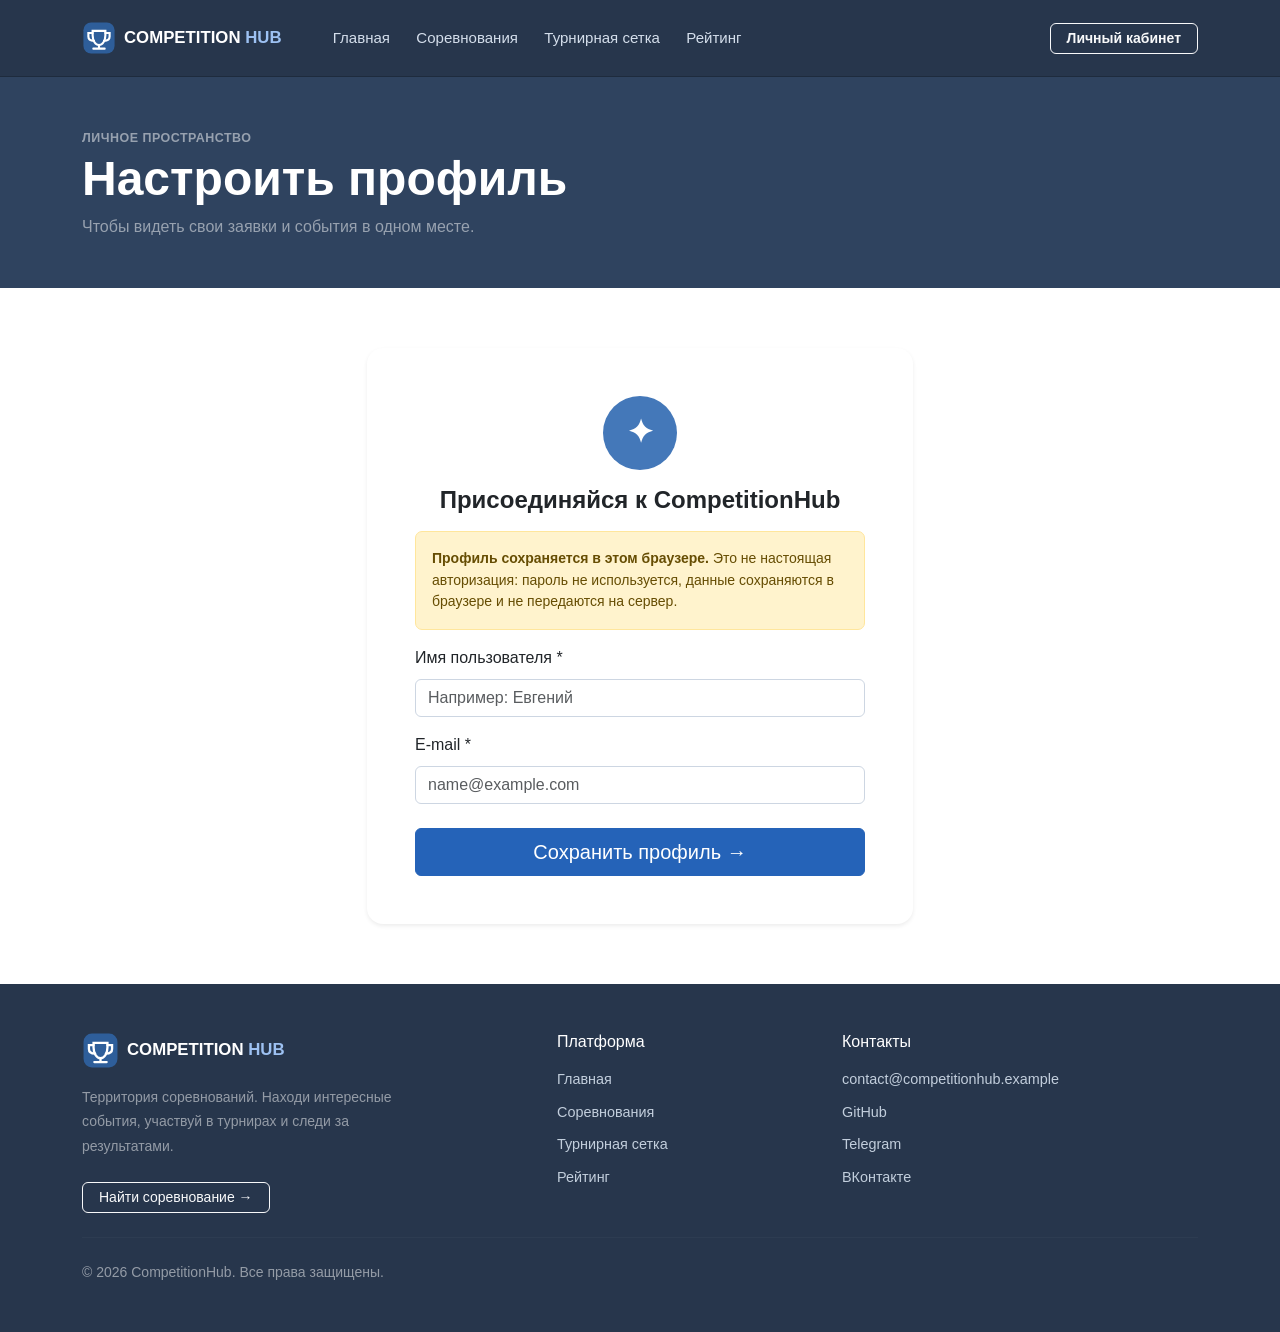
==== CompetitionHub/auth.html @ c5789178 "fix task" ====
<!DOCTYPE html>
<html lang="ru">
 <head>
  <meta charset="utf-8"/>
  <meta content="width=device-width, initial-scale=1.0" name="viewport"/>
  <meta content="Создать профиль CompetitionHub" name="description"/>
  <meta content="#10172b" name="theme-color"/>
  <title>
   Демо-профиль — CompetitionHub
  </title>
  <link href="images/favicon.svg" rel="icon" type="image/svg+xml"/>
  <link href="vendor/bootstrap/css/bootstrap.min.css" rel="stylesheet"/>
  <link href="css/custom.css" rel="stylesheet"/>
 </head>
 <body class="d-flex flex-column min-vh-100" data-page="auth">
  <a class="skip-link" href="#main-content">
   Перейти к содержимому
  </a>
  <nav aria-label="Основная навигация" class="navbar navbar-expand-lg navbar-dark site-navbar sticky-top">
   <div class="container py-2">
    <a aria-label="CompetitionHub — главная" class="navbar-brand d-inline-flex align-items-center gap-2" href="index.html">
     <img alt="" class="brand-icon" height="34" src="images/mark.svg" width="34"/>
     <span>
      COMPETITION
      <span class="brand-accent">
       HUB
      </span>
     </span>
    </a>
    <button aria-controls="mainNavbar" aria-expanded="false" aria-label="Открыть меню" class="navbar-toggler border-0" data-bs-target="#mainNavbar" data-bs-toggle="collapse" type="button">
     <span class="navbar-toggler-icon">
     </span>
    </button>
    <div class="collapse navbar-collapse" id="mainNavbar">
     <ul class="navbar-nav align-items-lg-center gap-lg-1 main-navigation ms-lg-4">
      <li class="nav-item">
       <a class="nav-link" href="index.html">
        Главная
       </a>
      </li>
      <li class="nav-item">
       <a class="nav-link" href="catalog.html">
        Соревнования
       </a>
      </li>
      <li class="nav-item">
       <a class="nav-link" href="bracket.html">
        Турнирная сетка
       </a>
      </li>
      <li class="nav-item">
       <a class="nav-link" href="rating.html">
        Рейтинг
       </a>
      </li>
     </ul>
     <a class="btn btn-outline-light btn-sm px-3 ms-lg-auto profile-entry" href="profile.html">
      Личный кабинет
     </a>
    </div>
   </div>
  </nav>
  <main id="main-content">
   <section class="page-heading">
    <div class="container py-5">
     <span class="eyebrow text-white-50">
      ЛИЧНОЕ ПРОСТРАНСТВО
     </span>
     <h1 class="display-5 fw-bold text-white mb-2">
      Настроить профиль
     </h1>
     <p class="text-white-50 mb-0">
      Чтобы видеть свои заявки и события в одном месте.
     </p>
    </div>
   </section>
   <div class="container section-space">
    <div class="row justify-content-center">
     <div class="col-12 col-md-8 col-lg-6">
      <div class="card border-0 rounded-4 shadow-sm">
       <div class="card-body p-4 p-lg-5">
        <div class="avatar-circle mx-auto mb-3">
         ✦
        </div>
        <h2 class="h4 fw-bold text-center mb-3">
         Присоединяйся к CompetitionHub
        </h2>
        <div class="alert alert-warning small" role="alert">
         <strong>
          Профиль сохраняется в этом браузере.
         </strong>
         Это не настоящая авторизация: пароль не используется, данные сохраняются в браузере и не передаются на сервер.
        </div>
        <form id="authForm" novalidate="">
         <div class="mb-3">
          <label class="form-label" for="authName">
           Имя пользователя *
          </label>
          <input class="form-control" id="authName" maxlength="60" minlength="2" name="name" placeholder="Например: Евгений" required="" type="text"/>
          <div class="invalid-feedback">
           Укажи минимум 2 символа.
          </div>
         </div>
         <div class="mb-4">
          <label class="form-label" for="authEmail">
           E-mail *
          </label>
          <input class="form-control" id="authEmail" name="email" placeholder="name@example.com" required="" type="email"/>
          <div class="invalid-feedback">
           Введи корректный e-mail.
          </div>
         </div>
         <button class="btn btn-primary btn-lg w-100" type="submit">
          Сохранить профиль →
         </button>
        </form>
       </div>
      </div>
     </div>
    </div>
   </div>
  </main>
  <footer class="site-footer mt-auto">
   <div class="container py-5">
    <div class="row g-4 gy-5 align-items-start">
     <div class="col-12 col-lg-5">
      <a aria-label="CompetitionHub — на главную" class="navbar-brand d-inline-flex align-items-center gap-2 mb-3" href="index.html">
       <img alt="" height="37" src="images/mark.svg" width="37"/>
       <span class="text-white">
        COMPETITION
        <span class="brand-accent">
         HUB
        </span>
       </span>
      </a>
      <p class="footer-intro text-white-50 small mb-4">
       Территория соревнований. Находи интересные события, участвуй в турнирах и следи за результатами.
      </p>
      <a class="btn btn-outline-light btn-sm px-3" href="catalog.html">
       Найти соревнование →
      </a>
     </div>
     <div class="col-6 col-md-5 col-lg-3">
      <h2 class="h6 text-white mb-3">
       Платформа
      </h2>
      <ul class="list-unstyled footer-links">
       <li>
        <a href="index.html">
         Главная
        </a>
       </li>
       <li>
        <a href="catalog.html">
         Соревнования
        </a>
       </li>
       <li>
        <a href="bracket.html">
         Турнирная сетка
        </a>
       </li>
       <li>
        <a href="rating.html">
         Рейтинг
        </a>
       </li>
      </ul>
     </div>
     <div class="col-6 col-md-7 col-lg-4">
      <h2 class="h6 text-white mb-3">
       Контакты
      </h2>
      <ul class="list-unstyled footer-links">
       <li>
        <a href="mailto:contact@competitionhub.example">
         contact@competitionhub.example
        </a>
       </li>
       <li>
        <a href="https://github.com/Hodorev-Evgeny" rel="noopener noreferrer" target="_blank">
         GitHub
        </a>
       </li>
       <li>
        <a href="https://t.me/" rel="noopener noreferrer" target="_blank">
         Telegram
        </a>
       </li>
       <li>
        <a href="https://vk.com/" rel="noopener noreferrer" target="_blank">
         ВКонтакте
        </a>
       </li>
      </ul>
     </div>
    </div>
    <hr class="border-white border-opacity-10 my-4"/>
    <div class="small text-white-50">
     © 2026 CompetitionHub. Все права защищены.
    </div>
   </div>
  </footer>
  <div aria-hidden="true" aria-labelledby="createCompetitionModalLabel" class="modal fade" id="createCompetitionModal" tabindex="-1">
   <div class="modal-dialog modal-lg modal-dialog-centered modal-dialog-scrollable">
    <div class="modal-content">
     <div class="modal-header">
      <div>
       <span class="text-primary small fw-semibold">
        НОВОЕ СОРЕВНОВАНИЕ
       </span>
       <h2 class="modal-title h4 mb-0" id="createCompetitionModalLabel">
        Создать соревнование
       </h2>
      </div>
      <button aria-label="Закрыть" class="btn-close" data-bs-dismiss="modal" type="button">
      </button>
     </div>
     <form class="needs-validation" id="quickCreateForm" novalidate="">
      <div class="modal-body">
       <p class="text-secondary small">
        Укажи основные условия проведения. Соревнование появится в каталоге после создания.
       </p>
       <div class="row g-3">
        <div class="col-12">
         <label class="form-label" for="quickTitle">
          Название соревнования *
         </label>
         <input class="form-control" id="quickTitle" maxlength="90" minlength="5" placeholder="Например, Открытый турнир по шахматам" required=""/>
        </div>
        <div class="col-12 col-md-6">
         <label class="form-label" for="quickCategory">
          Направление *
         </label>
         <select class="form-select" id="quickCategory" required="">
          <option disabled="" selected="" value="">
           Выберите направление
          </option>
          <option value="sport">
           Спорт
          </option>
          <option value="esport">
           Киберспорт
          </option>
          <option value="intellect">
           Интеллект
          </option>
          <option value="creative">
           Творчество
          </option>
         </select>
        </div>
        <div class="col-12 col-md-6">
         <label class="form-label" for="quickFormat">
          Формат *
         </label>
         <select class="form-select" id="quickFormat" required="">
          <option value="single">
           Личный
          </option>
          <option value="team">
           Командный
          </option>
         </select>
        </div>
        <div class="col-12 col-md-6">
         <label class="form-label" for="quickDate">
          Дата проведения *
         </label>
         <input class="form-control" id="quickDate" required="" type="date"/>
        </div>
        <div class="col-12 col-md-6">
         <label class="form-label" for="quickLimit">
          Количество мест *
         </label>
         <div class="input-group">
          <span class="input-group-text">
           до
          </span>
          <input class="form-control" id="quickLimit" max="500" min="2" required="" type="number" value="16"/>
          <span class="input-group-text">
           чел.
          </span>
         </div>
        </div>
        <div class="col-12">
         <label class="form-label" for="quickLocation">
          Место проведения *
         </label>
         <input class="form-control" id="quickLocation" maxlength="90" minlength="3" placeholder="Москва или онлайн" required=""/>
        </div>
        <div class="col-12">
         <label class="form-label" for="quickDescription">
          Описание *
         </label>
         <textarea class="form-control" id="quickDescription" maxlength="900" minlength="20" placeholder="Для кого подходит соревнование и что ждёт участников" required="" rows="3"></textarea>
        </div>
        <div class="col-12">
         <label class="form-label" for="quickRules">
          Правила *
         </label>
         <textarea class="form-control" id="quickRules" maxlength="1000" minlength="15" placeholder="Как определяются победители и какие условия участия" required="" rows="3"></textarea>
        </div>
        <div class="col-12">
         <div class="form-check">
          <input class="form-check-input" id="quickAgree" required="" type="checkbox"/>
          <label class="form-check-label" for="quickAgree">
           Подтверждаю корректность указанных условий *
          </label>
          <div class="invalid-feedback">
           Подтверди условия проведения.
          </div>
         </div>
        </div>
       </div>
       <div class="alert alert-danger d-none mt-3" id="quickCreateError" role="alert">
       </div>
      </div>
      <div class="modal-footer">
       <button class="btn btn-outline-secondary" data-bs-dismiss="modal" type="button">
        Отмена
       </button>
       <button class="btn btn-primary" type="submit">
        Опубликовать соревнование
       </button>
      </div>
     </form>
    </div>
   </div>
  </div>
  <div aria-live="polite" class="toast-container position-fixed bottom-0 end-0 p-3">
   <div aria-atomic="true" class="toast align-items-center text-bg-dark border-0" id="appToast" role="status">
    <div class="d-flex">
     <div class="toast-body" id="appToastText">
      Готово!
     </div>
     <button aria-label="Закрыть" class="btn-close btn-close-white me-2 m-auto" data-bs-dismiss="toast" type="button">
     </button>
    </div>
   </div>
  </div>
  <script src="vendor/bootstrap/js/bootstrap.bundle.min.js">
  </script>
  <script src="js/data.js">
  </script>
  <script src="js/app.js">
  </script>
 </body>
</html>
---- CompetitionHub/css/custom.css ----
/*
  CompetitionHub — простая учебная тема.
  Bootstrap отвечает за сетку, навигацию, формы и компоненты.
  Здесь находятся только цвета и индивидуальное оформление.
*/

/* 1. Общие настройки */
:root {
  --ch-ink: #263244;
  --ch-navy: #27364c;
  --ch-accent: #2563b8;
  --ch-accent-dark: #1c4d91;
  --ch-soft: #f5f7fa;
  --ch-muted: #667386;
  --ch-line: #dfe5ed;
}

body {
  background: #fff;
  color: var(--ch-ink);
  font-family: Arial, "Segoe UI", sans-serif;
  line-height: 1.55;
}

a { text-underline-offset: 3px; }
:focus-visible { outline: 3px solid #f2b84b !important; outline-offset: 3px !important; }

.skip-link {
  position: absolute;
  top: -100px;
  left: 16px;
  z-index: 9999;
  padding: 10px 14px;
  background: #fff;
  color: #111;
  border: 1px solid var(--ch-line);
}
.skip-link:focus { top: 12px; }

/* 2. Шапка сайта */
.site-navbar { background: var(--ch-navy); border-bottom: 1px solid #1e2b3d; }
.navbar-brand { font-weight: 700; font-size: 1.05rem; letter-spacing: 0; text-decoration: none; }
.brand-mark {
  display: inline-grid;
  place-items: center;
  width: 33px;
  height: 33px;
  border-radius: 6px;
  background: #4478c4;
  color: #fff;
  font-size: 21px;
}
.brand-accent { color: #9dc1f2; }
.site-navbar .nav-link { color: #d4deeb; font-size: .94rem; padding: .5rem .7rem !important; }
.site-navbar .nav-link:hover, .site-navbar .nav-link.active { color: #fff; }
.site-navbar .nav-link.active { background: #ffffff1c; border-radius: 5px; }

/* 3. Кнопки и формы */
.btn { border-radius: 6px; font-weight: 500; box-shadow: none; }
.btn-primary {
  --bs-btn-bg: #2563b8;
  --bs-btn-border-color: #2563b8;
  --bs-btn-hover-bg: #1c4d91;
  --bs-btn-hover-border-color: #1c4d91;
  --bs-btn-active-bg: #153c72;
  --bs-btn-active-border-color: #153c72;
}
.btn-outline-primary {
  --bs-btn-color: #2563b8;
  --bs-btn-border-color: #2563b8;
  --bs-btn-hover-bg: #2563b8;
  --bs-btn-hover-border-color: #2563b8;
}
.btn-accent { background: var(--ch-accent); border: 1px solid var(--ch-accent); color: #fff; }
.btn-accent:hover { background: var(--ch-accent-dark); border-color: var(--ch-accent-dark); color: #fff; }
.form-control, .form-select { border-color: #cdd6e2; border-radius: 6px; }
.form-control:focus, .form-select:focus { border-color: #7aa3db; box-shadow: 0 0 0 .18rem #2563b81c; }
.form-label { font-weight: 500; }
.card { border-color: var(--ch-line); border-radius: 9px; }
.alert { border-radius: 7px; }
.modal-content { border: 1px solid var(--ch-line); border-radius: 9px; }
.accordion-item { border-color: var(--ch-line); }

/* 4. Главный экран */
.hero { background: #eef3f9; color: var(--ch-ink); border-bottom: 1px solid var(--ch-line); }
.hero::after { content: none; }
.py-lg-6 { padding-top: 4.5rem; padding-bottom: 4.5rem; }
.eyebrow { color: var(--ch-accent); font-size: .78rem; font-weight: 700; letter-spacing: .04em; }
.pulse-dot { width: 7px; height: 7px; border-radius: 50%; background: #26835c; }
.hero-title { font-size: clamp(2.45rem, 4.5vw, 4.1rem); letter-spacing: -.035em; line-height: 1.12; }
.hero-highlight { color: var(--ch-accent); }
.hero-lead { color: #526176; max-width: 560px; font-size: 1.08rem; line-height: 1.65; }
.hero .btn-outline-light { color: var(--ch-ink); border-color: #aebbc9; }
.hero .btn-outline-light:hover { color: var(--ch-ink); border-color: #8b9aab; background: #e0e8f2; }
.hero-stats { padding-top: 1rem; border-top: 1px solid #d5dde8; }
.hero-stats div { display: grid; gap: 1px; }
.hero-stats strong { font-size: 1.4rem; }
.hero-stats span { color: var(--ch-muted); font-size: .8rem; }

/* Простая карточка события — без свечения, наклона и декоративных элементов. */
.hero-visual { position: relative; display: flex; min-height: 345px; justify-content: center; align-items: center; }
.visual-glow, .floating-label { display: none; }
.hero-match {
  width: min(360px, 100%);
  padding: 1.8rem;
  background: #2f435f;
  color: #fff;
  border: 1px solid #2f435f;
  border-radius: 10px;
  box-shadow: 0 5px 14px #2632441a;
  transform: none;
}
.match-topline { display: flex; justify-content: space-between; gap: 12px; color: #e8edf5; font-size: .75rem; font-weight: 600; }
.match-live { color: #fff; background: #426e65; border-radius: 4px; padding: 3px 7px; }
.trophy-symbol { text-align: center; margin: .9rem 0; font-size: 3.7rem; }
.match-versus { display: flex; justify-content: space-between; align-items: center; gap: 10px; color: #ecf1f7; font-size: .75rem; }
.versus-mark { display: grid; place-items: center; width: 36px; height: 36px; border: 1px solid #95aac6; border-radius: 5px; }
.hero-match .btn-light { background: #fff; border-color: #fff; color: #294061; }

/* 5. Секции на главной */
.section-space { padding-top: 3.75rem; padding-bottom: 3.75rem; }
.section-kicker { color: var(--ch-accent); font-size: .75rem; font-weight: 700; letter-spacing: .05em; margin-bottom: .6rem; }
.bg-soft { background: var(--ch-soft); }
.link-arrow { color: var(--ch-accent-dark); font-weight: 600; text-decoration: none; }
.link-arrow:hover { text-decoration: underline; }

.category-card {
  position: relative;
  display: flex;
  flex-direction: column;
  justify-content: flex-end;
  height: 195px;
  padding: 1.35rem;
  border: 1px solid var(--ch-line);
  border-radius: 9px;
  color: var(--ch-ink);
  text-decoration: none;
  transition: border-color .15s;
}
.category-card:hover { border-color: #86a8d8; color: var(--ch-ink); }
.category-card::after { content: none; }
.category-card small { color: var(--ch-muted); }
.category-icon { font-size: 2.3rem; margin-bottom: auto; }
.category-arrow {
  position: absolute;
  bottom: 1.15rem;
  right: 1.25rem;
  color: var(--ch-accent);
  font-size: 1.15rem;
}
.category-sport { background: #f0f6f2; }
.category-esport { background: #eff3fa; }
.category-intellect { background: #faf5ed; }
.category-creative { background: #f8f1f5; }

/* 6. Карточки соревнований */
.event-card { overflow: hidden; border: 1px solid var(--ch-line); border-radius: 9px; box-shadow: 0 2px 7px #17283c0a; }
.event-card:hover { border-color: #b3c3d7; }
.event-art { position: relative; display: grid; place-items: center; min-height: 145px; }
.event-art::before, .event-art::after { content: none; }
.event-art .art-symbol { font-size: 3.4rem; }
.event-art.sport { background: #e9f3ed; }
.event-art.esport { background: #e8eef9; }
.event-art.intellect { background: #f9f0e1; }
.event-art.creative { background: #f7eaf0; }
.event-card .card-body { padding: 1.2rem; }
.event-card .card-title { font-weight: 700; }
.event-meta { font-size: .84rem; color: var(--ch-muted); }
.event-meta span { display: inline-flex; align-items: center; gap: .3rem; }
.event-tags { display: flex; flex-wrap: wrap; gap: .4rem; }
.event-tags .badge { padding: .4rem .55rem; font-size: .7rem; font-weight: 600; }
.status-registration { color: #246544; background: #e4f2e9; }
.status-live { color: #895307; background: #fff1dc; }
.status-finished { color: #526173; background: #edf0f4; }
.muted-pill { color: #536273; background: #edf1f5; }

.step-card { display: flex; align-items: flex-start; gap: 1.2rem; margin-bottom: .8rem; padding: 1.25rem; background: #fff; border: 1px solid var(--ch-line); border-radius: 9px; }
.step-number { flex-shrink: 0; color: var(--ch-accent); font-size: 1.45rem; font-weight: 700; }
.cta-banner { position: relative; overflow: hidden; padding: 2.4rem; margin: 0; border-radius: 9px; background: #2f435f; }
.cta-banner::after { content: none; }

/* 7. Подвал и заголовки внутренних страниц */
.site-footer { background: #27364c; }
.footer-links li + li { margin-top: .5rem; }
.footer-links a { color: #c2cedc; font-size: .9rem; text-decoration: none; }
.footer-links a:hover { color: #fff; text-decoration: underline; }
.page-heading { background: #2f435f; }
.breadcrumb-on-dark .breadcrumb-item a { color: #c7d5e9; text-decoration: none; }
.breadcrumb-on-dark .breadcrumb-item.active { color: #fff; }
.breadcrumb-on-dark .breadcrumb-item + .breadcrumb-item::before { color: #bdcad9; }

/* 8. Каталог и подробная страница */
.filter-panel { position: sticky; top: 96px; padding: 0; border: 1px solid var(--ch-line); border-radius: 9px; background: #fff; }
.filter-panel .form-label { font-size: .85rem; font-weight: 600; }
.empty-state { padding: 2.5rem; text-align: center; background: var(--ch-soft); border-radius: 9px; }
.empty-icon { color: var(--ch-accent); font-size: 3rem; }
.detail-art { min-height: 275px; border-radius: 9px; }
.detail-art .art-symbol { font-size: 5.3rem; }
.detail-title { font-size: clamp(1.9rem, 3.6vw, 2.75rem); font-weight: 700; }
.detail-facts { display: grid; grid-template-columns: repeat(2, minmax(0, 1fr)); gap: .8rem; }
.fact-block { padding: 1rem; border: 1px solid var(--ch-line); border-radius: 8px; }
.fact-block span { display: block; margin-bottom: .25rem; color: var(--ch-muted); font-size: .78rem; }
.fact-block strong { font-size: .95rem; }
.info-sidecard { padding: 1.4rem; background: #f3f6fa; border: 1px solid var(--ch-line); border-radius: 9px; }
.info-icon { display: grid; place-items: center; width: 45px; height: 45px; margin-bottom: 1rem; background: #e1ebf8; color: var(--ch-accent); border-radius: 7px; font-size: 1.3rem; }

/* 9. Турнирная сетка */
.bracket-board { padding: 1.25rem; overflow-x: auto; background: #f8f9fb; border: 1px solid var(--ch-line); border-radius: 9px; }
.bracket-grid { min-width: 790px; display: grid; grid-template-columns: repeat(3, minmax(210px, 1fr)); gap: 1.2rem; align-items: center; }
.bracket-column { display: flex; flex-direction: column; justify-content: space-around; gap: 1.5rem; min-height: 525px; }
.bracket-column h2 { margin: 0 0 .6rem; color: #56667b; font-size: .8rem; font-weight: 700; text-transform: uppercase; }
.bracket-column.semifinal .bracket-matches { gap: 5.1rem; }
.bracket-column.final .bracket-matches { gap: 0; }
.bracket-matches { flex: 1; display: flex; flex-direction: column; justify-content: space-around; gap: 1rem; }
.bracket-match { overflow: hidden; background: #fff; border: 1px solid var(--ch-line); border-radius: 8px; }
.bracket-match .round-label { display: block; padding: .5rem .85rem; color: #687488; font-size: .7rem; font-weight: 600; background: #edf1f6; border-bottom: 1px solid var(--ch-line); }
.bracket-team { display: flex; justify-content: space-between; align-items: center; gap: .5rem; padding: .65rem .85rem; font-size: .85rem; }
.bracket-team + .bracket-team { border-top: 1px solid var(--ch-line); }
.bracket-team.winner { color: var(--ch-accent-dark); font-weight: 700; background: #f2f6fb; }
.bracket-team .score { font-weight: 700; }
.mini-info { padding: 1.1rem; border: 1px solid var(--ch-line); border-radius: 8px; }
.mini-info-number { color: var(--ch-accent); font-size: .8rem; font-weight: 700; }

/* 10. Рейтинг и личный кабинет */
.rating-table th { padding: .85rem; color: #566578; font-size: .77rem; font-weight: 700; text-transform: uppercase; }
.rating-table td { padding: .85rem; }
.rank-pill { display: inline-flex; justify-content: center; align-items: center; width: 30px; height: 30px; background: #edf1f6; border-radius: 5px; color: #475a74; font-weight: 700; }
.podium-card { height: 100%; padding: 1.4rem; background: #fff; border: 1px solid var(--ch-line); border-radius: 9px; }
.podium-card.is-first { background: #2f435f; color: #fff; }
.podium-card .podium-emoji { font-size: 2.25rem; }
.podium-card.is-first .text-secondary { color: #d5e1f0 !important; }
.avatar-circle { display: grid; place-items: center; width: 74px; height: 74px; color: #fff; background: #4478b9; border-radius: 50%; font-size: 2rem; font-weight: 700; }
.metric-card { display: grid; gap: .3rem; padding: 1.3rem; background: #fff; border: 1px solid var(--ch-line); border-radius: 9px; }
.metric-icon { color: var(--ch-accent); font-size: 1.25rem; }
.metric-card strong { font-size: 1.9rem; line-height: 1.2; }
.metric-card span:last-child { color: var(--ch-muted); font-size: .85rem; }
.profile-event { display: flex; align-items: center; justify-content: space-between; gap: 1rem; padding: 1rem 0; border-bottom: 1px solid var(--ch-line); }
.profile-event:last-child { border-bottom: 0; }
.profile-event a { text-decoration: none; font-weight: 600; }

/* 11. Адаптивность */
@media (max-width: 991.98px) {
  .py-lg-6 { padding-top: 3rem; padding-bottom: 3rem; }
  .hero-visual { min-height: 320px; }
  .filter-panel { position: static; }
  .site-navbar .nav-link.active { background: none; text-decoration: underline; }
}

@media (max-width: 575.98px) {
  .section-space { padding-top: 2.75rem; padding-bottom: 2.75rem; }
  .hero-title { font-size: 2.7rem; }
  .hero-lead { font-size: 1rem; }
  .hero-visual { min-height: 300px; }
  .hero-match { width: 100%; padding: 1.35rem; }
  .category-card { height: 175px; }
  .cta-banner { padding: 1.5rem; }
  .detail-facts { grid-template-columns: 1fr; }
  .profile-event { align-items: flex-start; flex-direction: column; }
}

@media (prefers-reduced-motion: reduce) {
  *, *::before, *::after { transition-duration: .01ms !important; scroll-behavior: auto !important; }
}

/* Доработка по обратной связи: интерфейс на Bootstrap с умеренным визуальным акцентом. */
.brand-icon { display: block; border-radius: 7px; flex-shrink: 0; }
.site-navbar .main-navigation { flex-wrap: nowrap; }
.site-navbar .profile-entry { white-space: nowrap; font-weight: 600; }
.site-footer .footer-intro { max-width: 335px; line-height: 1.75; }
.site-footer .navbar-brand { color: #fff; }
.site-footer .btn-outline-light { text-decoration: none; }

/* Авторские SVG иллюстрации: Bootstrap сохраняет адаптивную сетку и карточки. */
.event-art { height: 174px; overflow: hidden; }
.event-art-img { width: 100%; height: 100%; display: block; object-fit: cover; }
.detail-art { height: 320px; }
.detail-art .event-art-img { object-fit: cover; }
.event-card .card-title { min-height: 2.65rem; }
.event-card { transition: box-shadow .2s ease, border-color .2s ease; }
.event-card:hover { box-shadow: 0 7px 22px #27364c1c; }
.info-point { padding: 1.2rem; background: #f6f8fb; border: 1px solid var(--ch-line); border-radius: 8px; }
.info-point strong { display: block; color: var(--ch-ink); margin-bottom: .5rem; }
.info-point p { color: var(--ch-muted); font-size: .9rem; margin-bottom: 0; }
.catalog-topline p { max-width: 640px; }

/* Турнирная сетка: иллюстрация, этапы, победитель, показатели. */
.bracket-select { min-width: 275px; max-width: 100%; }
.bracket-cover, .ranking-cover { width: 100%; max-height: 220px; object-fit: contain; border-radius: 8px; }
.stat-tile { display: flex; flex-direction: column; gap: .25rem; padding: 1.3rem 1.5rem; border: 1px solid var(--ch-line); background: #f8fafc; border-radius: 9px; min-height: 114px; }
.stat-tile strong { font-size: clamp(1.45rem, 2vw, 2rem); line-height: 1.35; color: var(--ch-navy); }
.stat-tile span { font-size: .83rem; color: var(--ch-muted); }
.bracket-board { padding: clamp(1rem, 2.5vw, 2rem); background: #f7f9fc; }
.bracket-grid { min-width: 795px; align-items: stretch; gap: 1.9rem; }
.bracket-column { position: relative; min-height: 550px; }
.bracket-column h3 { font-size: .78rem; font-weight: 700; text-transform: uppercase; letter-spacing: .04em; color: #506481; }
.bracket-column:not(.final)::after { content: '→'; color: #8ba4c3; font-size: 1.55rem; position: absolute; right: -1.6rem; top: 49%; }
.bracket-team .team-name { display: flex; align-items: center; gap: .55rem; min-width: 0; }
.team-dot { width: 9px; height: 9px; border-radius: 50%; border: 2px solid #b5c5da; display: inline-block; flex-shrink: 0; }
.bracket-team.winner .team-dot { border-color: #347453; background: #347453; }
.bracket-team { font-size: .81rem; }
.bracket-team .score { font-size: .95rem; }
.bracket-match { border-radius: 8px; box-shadow: 0 3px 11px #24364a0a; }
.champion-summary { margin-top: 2.5rem; padding: 1.2rem; background: #e6eff8; border: 1px solid #bfd1e6; border-radius: 8px; }
.champion-summary span { display: block; font-size: .75rem; letter-spacing: .035em; color: #486585; margin-bottom: .45rem; }
.champion-summary strong { display: block; font-size: 1.03rem; color: #1f426b; overflow-wrap: anywhere; }

/* Рейтинг: пьедестал и таблица участников. */
.podium-card { min-height: 285px; display: flex; flex-direction: column; }
.podium-card .podium-category { color: var(--ch-muted); }
.podium-card.is-first .podium-category { color: #d5e1f0; }
.podium-card .podium-medal { font-size: 1.7rem; }
.podium-position { font-size: .73rem; color: var(--ch-muted); font-weight: 700; text-transform: uppercase; }
.podium-card.is-first .podium-position { color: #d5e1f0; }
.participant-avatar { display: grid; place-items: center; width: 49px; height: 49px; border-radius: 8px; color: #244e80; background: #e6eef8; font-weight: 700; font-size: 1.3rem; }
.podium-card.is-first .participant-avatar { background: #fff; }
.podium-stats { margin-top: auto !important; border-top: 1px solid var(--ch-line); color: var(--ch-muted); font-size: .83rem; }
.podium-card.is-first .podium-stats { border-color: #60728c; color: #e1e8f2; }
.participant-initial { display: inline-grid; place-items: center; width: 27px; height: 27px; border-radius: 5px; font-size: .8rem; background: #eaf0f8; color: #345d8f; font-weight: 700; }

@media (min-width: 992px) and (max-width: 1199.98px) {
  .site-navbar .nav-link { padding-left: .45rem !important; padding-right: .45rem !important; font-size: .88rem; }
  .site-navbar .navbar-brand { font-size: .94rem; }
}
@media (max-width: 991.98px) {
  .site-navbar .profile-entry { margin-top: .8rem; margin-bottom: .3rem; }
  .site-navbar .main-navigation { flex-wrap: wrap; }
}
@media (max-width: 575.98px) {
  .site-footer .footer-intro { max-width: 100%; }
  .event-art { height: 165px; }
  .bracket-select { width: 100%; min-width: 0; }
  .bracket-board { padding: .9rem; }
  .participant-initial { display: none; }
}
/* Длинный e-mail в узкой колонке подвала не должен расширять страницу. */
.site-footer .footer-links a { overflow-wrap: anywhere; word-break: normal; }

/* Обновление: строгая визуальная система и соединения матчей */
:root { --ch-line: #dbe2e9; }
.bracket-board { background: #f4f6f8; border-color: #dbe2e9; }
.bracket-grid { position: relative; min-width: 960px; grid-template-columns: repeat(3,minmax(260px,1fr)); gap: 72px; align-items: stretch; }
.bracket-connections { position: absolute; inset: 0; width: 100%; height: 100%; pointer-events: none; overflow: visible; z-index: 1; }
.bracket-connections path { fill: none; stroke: #718aa5; stroke-width: 2; stroke-linecap: round; stroke-linejoin: round; vector-effect: non-scaling-stroke; }
.bracket-column { z-index: 2; min-height: 620px; display: flex; flex-direction: column; justify-content: flex-start; gap: 0; }
.bracket-column:not(.final)::after { display: none; }
.bracket-column h3 { height: 42px; margin: 0; flex-shrink: 0; }
.bracket-matches { height: 500px; flex: none; display: grid; grid-template-rows: repeat(4,1fr); gap: 0 !important; align-items: center; }
.bracket-column.semifinal .bracket-matches, .bracket-column.final .bracket-matches { gap: 0 !important; }
.bracket-column.semifinal .bracket-match:nth-child(1) { grid-row: 1 / span 2; }
.bracket-column.semifinal .bracket-match:nth-child(2) { grid-row: 3 / span 2; }
.bracket-column.final .bracket-match { grid-row: 2 / span 2; }
.bracket-match { width: 100%; position: relative; border: 1px solid #cfd9e4; border-radius: 5px; box-shadow: 0 1px 3px #2031480a; }
.bracket-match .round-label { background: #e9edf2; color: #475a70; }
.champion-summary { margin-top: 18px; border-radius: 5px; background: #e8f0f8; }
.event-card, .podium-card, .stat-tile, .info-point, .fact-block { border-radius: 5px; box-shadow: none; }
.event-card:hover { border-color: #9fb1c6; box-shadow: 0 3px 10px #24364a10; }
.event-art { height: 185px; background: #e8edf3; }
.event-art-img { object-fit: cover; }
.hero-title { letter-spacing: -.025em; }
.site-footer .footer-intro { max-width: 310px; }
@media (max-width: 575.98px) { .bracket-grid { min-width: 960px; } }
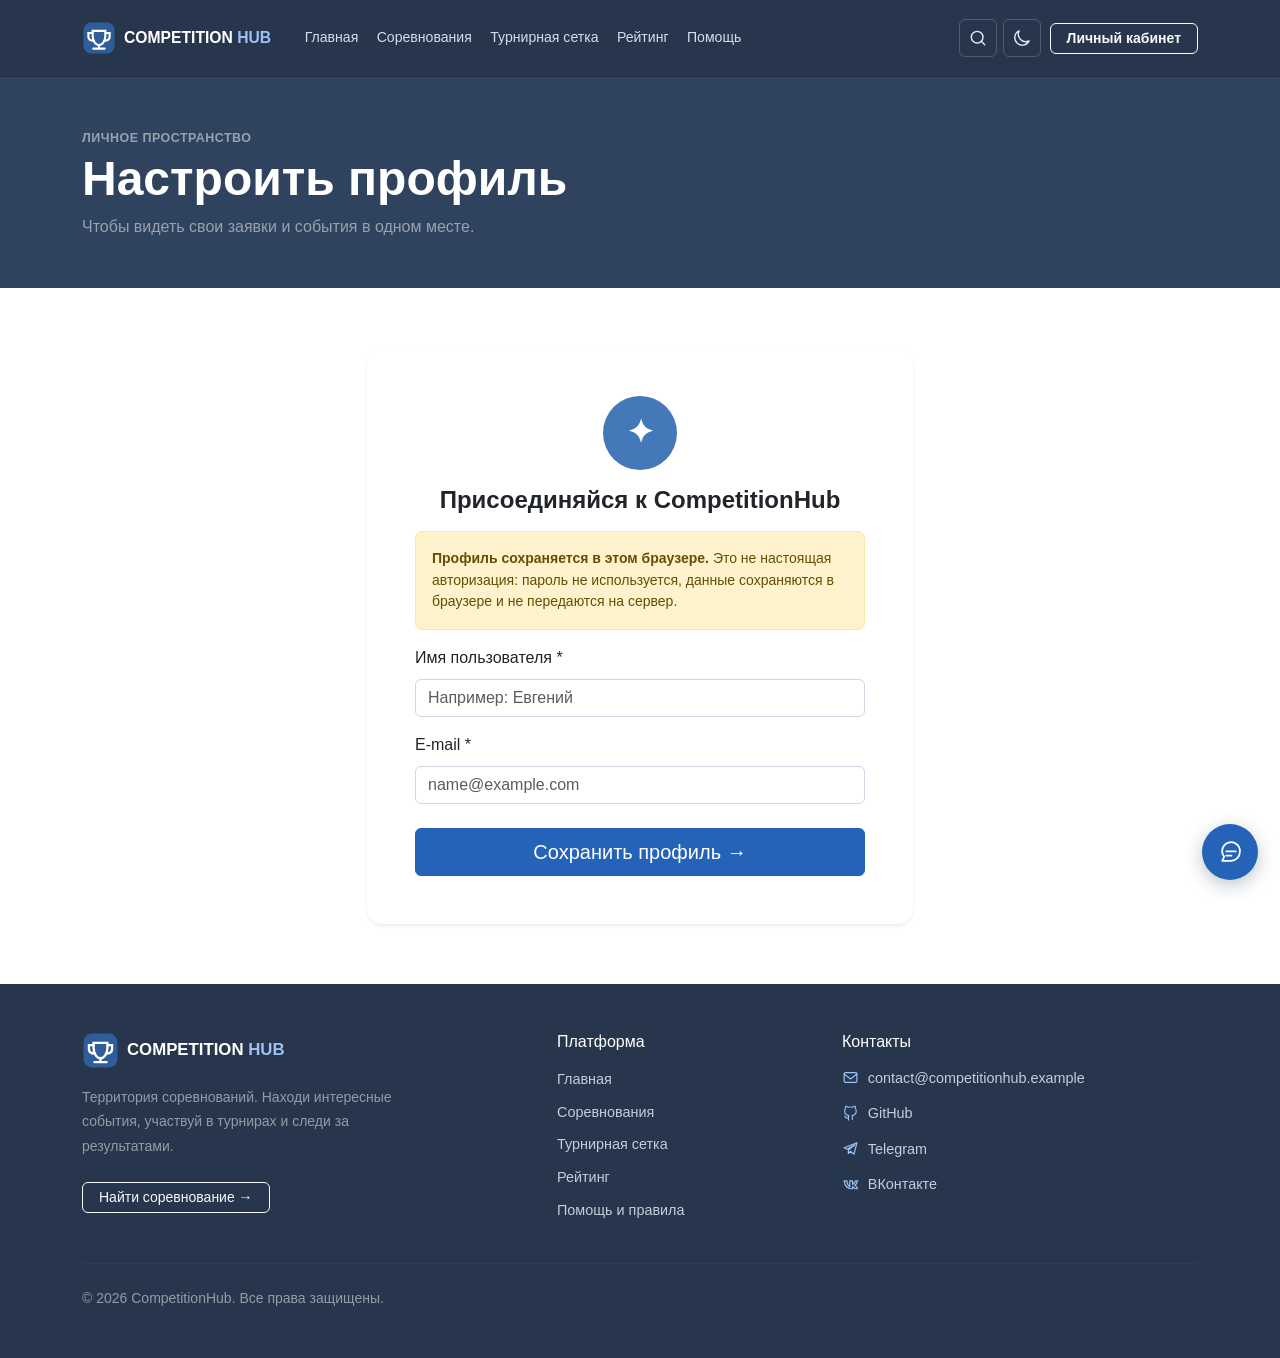
==== commit 1e6ce6f4: "feat: add animations, theme, help, search and chat" ====
--- a/CompetitionHub/auth.html
+++ b/CompetitionHub/auth.html
@@ -1,349 +1,353 @@
 <!DOCTYPE html>
+
 <html lang="ru">
- <head>
-  <meta charset="utf-8"/>
-  <meta content="width=device-width, initial-scale=1.0" name="viewport"/>
-  <meta content="Создать профиль CompetitionHub" name="description"/>
-  <meta content="#10172b" name="theme-color"/>
-  <title>
+<head>
+<meta charset="utf-8"/>
+<meta content="width=device-width, initial-scale=1.0" name="viewport"/>
+<meta content="Создать профиль CompetitionHub" name="description"/>
+<meta content="#10172b" name="theme-color"/>
+<title>
    Демо-профиль — CompetitionHub
   </title>
-  <link href="images/favicon.svg" rel="icon" type="image/svg+xml"/>
-  <link href="vendor/bootstrap/css/bootstrap.min.css" rel="stylesheet"/>
-  <link href="css/custom.css" rel="stylesheet"/>
- </head>
- <body class="d-flex flex-column min-vh-100" data-page="auth">
-  <a class="skip-link" href="#main-content">
+<link href="images/favicon.svg" rel="icon" type="image/svg+xml"/>
+<link href="vendor/bootstrap/css/bootstrap.min.css" rel="stylesheet"/>
+<link href="css/custom.css" rel="stylesheet"/>
+<link href="css/features.css" rel="stylesheet"/>
+<script>try{document.documentElement.dataset.bsTheme=JSON.parse(localStorage.getItem('competitionhub_theme'))==='dark'?'dark':'light'}catch{}</script>
+</head>
+<body class="d-flex flex-column min-vh-100" data-page="auth">
+<a class="skip-link" href="#main-content">
    Перейти к содержимому
   </a>
-  <nav aria-label="Основная навигация" class="navbar navbar-expand-lg navbar-dark site-navbar sticky-top">
-   <div class="container py-2">
-    <a aria-label="CompetitionHub — главная" class="navbar-brand d-inline-flex align-items-center gap-2" href="index.html">
-     <img alt="" class="brand-icon" height="34" src="images/mark.svg" width="34"/>
-     <span>
+<nav aria-label="Основная навигация" class="navbar navbar-expand-xl navbar-dark site-navbar sticky-top">
+<div class="container py-2">
+<a aria-label="CompetitionHub — главная" class="navbar-brand d-inline-flex align-items-center gap-2" href="index.html">
+<img alt="" class="brand-icon" height="34" src="images/mark.svg" width="34"/>
+<span>
       COMPETITION
       <span class="brand-accent">
        HUB
       </span>
-     </span>
-    </a>
-    <button aria-controls="mainNavbar" aria-expanded="false" aria-label="Открыть меню" class="navbar-toggler border-0" data-bs-target="#mainNavbar" data-bs-toggle="collapse" type="button">
-     <span class="navbar-toggler-icon">
-     </span>
-    </button>
-    <div class="collapse navbar-collapse" id="mainNavbar">
-     <ul class="navbar-nav align-items-lg-center gap-lg-1 main-navigation ms-lg-4">
-      <li class="nav-item">
-       <a class="nav-link" href="index.html">
+</span>
+</a>
+<a class="ch-help-quick" href="help.html">Помощь</a><button aria-controls="mainNavbar" aria-expanded="false" aria-label="Открыть меню" class="navbar-toggler border-0" data-bs-target="#mainNavbar" data-bs-toggle="collapse" type="button">
+<span class="navbar-toggler-icon">
+</span>
+</button>
+<div class="collapse navbar-collapse" id="mainNavbar">
+<ul class="navbar-nav align-items-xl-center gap-xl-1 main-navigation ms-xl-3">
+<li class="nav-item">
+<a class="nav-link" href="index.html">
         Главная
        </a>
-      </li>
-      <li class="nav-item">
-       <a class="nav-link" href="catalog.html">
+</li>
+<li class="nav-item">
+<a class="nav-link" href="catalog.html">
         Соревнования
        </a>
-      </li>
-      <li class="nav-item">
-       <a class="nav-link" href="bracket.html">
+</li>
+<li class="nav-item">
+<a class="nav-link" href="bracket.html">
         Турнирная сетка
        </a>
-      </li>
-      <li class="nav-item">
-       <a class="nav-link" href="rating.html">
+</li>
+<li class="nav-item">
+<a class="nav-link" href="rating.html">
         Рейтинг
        </a>
-      </li>
-     </ul>
-     <a class="btn btn-outline-light btn-sm px-3 ms-lg-auto profile-entry" href="profile.html">
+</li>
+<li class="nav-item"><a class="nav-link" href="help.html">Помощь</a></li></ul>
+<a class="btn btn-outline-light btn-sm px-3 ms-lg-auto profile-entry" href="profile.html">
       Личный кабинет
      </a>
-    </div>
-   </div>
-  </nav>
-  <main id="main-content">
-   <section class="page-heading">
-    <div class="container py-5">
-     <span class="eyebrow text-white-50">
+</div>
+</div>
+</nav>
+<main id="main-content">
+<section class="page-heading">
+<div class="container py-5">
+<span class="eyebrow text-white-50">
       ЛИЧНОЕ ПРОСТРАНСТВО
      </span>
-     <h1 class="display-5 fw-bold text-white mb-2">
+<h1 class="display-5 fw-bold text-white mb-2">
       Настроить профиль
      </h1>
-     <p class="text-white-50 mb-0">
+<p class="text-white-50 mb-0">
       Чтобы видеть свои заявки и события в одном месте.
      </p>
-    </div>
-   </section>
-   <div class="container section-space">
-    <div class="row justify-content-center">
-     <div class="col-12 col-md-8 col-lg-6">
-      <div class="card border-0 rounded-4 shadow-sm">
-       <div class="card-body p-4 p-lg-5">
-        <div class="avatar-circle mx-auto mb-3">
+</div>
+</section>
+<div class="container section-space">
+<div class="row justify-content-center">
+<div class="col-12 col-md-8 col-lg-6">
+<div class="card border-0 rounded-4 shadow-sm">
+<div class="card-body p-4 p-lg-5">
+<div class="avatar-circle mx-auto mb-3">
          ✦
         </div>
-        <h2 class="h4 fw-bold text-center mb-3">
+<h2 class="h4 fw-bold text-center mb-3">
          Присоединяйся к CompetitionHub
         </h2>
-        <div class="alert alert-warning small" role="alert">
-         <strong>
+<div class="alert alert-warning small" role="alert">
+<strong>
           Профиль сохраняется в этом браузере.
          </strong>
          Это не настоящая авторизация: пароль не используется, данные сохраняются в браузере и не передаются на сервер.
         </div>
-        <form id="authForm" novalidate="">
-         <div class="mb-3">
-          <label class="form-label" for="authName">
+<form id="authForm" novalidate="">
+<div class="mb-3">
+<label class="form-label" for="authName">
            Имя пользователя *
           </label>
-          <input class="form-control" id="authName" maxlength="60" minlength="2" name="name" placeholder="Например: Евгений" required="" type="text"/>
-          <div class="invalid-feedback">
+<input class="form-control" id="authName" maxlength="60" minlength="2" name="name" placeholder="Например: Евгений" required="" type="text"/>
+<div class="invalid-feedback">
            Укажи минимум 2 символа.
           </div>
-         </div>
-         <div class="mb-4">
-          <label class="form-label" for="authEmail">
+</div>
+<div class="mb-4">
+<label class="form-label" for="authEmail">
            E-mail *
           </label>
-          <input class="form-control" id="authEmail" name="email" placeholder="name@example.com" required="" type="email"/>
-          <div class="invalid-feedback">
+<input class="form-control" id="authEmail" name="email" placeholder="name@example.com" required="" type="email"/>
+<div class="invalid-feedback">
            Введи корректный e-mail.
           </div>
-         </div>
-         <button class="btn btn-primary btn-lg w-100" type="submit">
+</div>
+<button class="btn btn-primary btn-lg w-100" type="submit">
           Сохранить профиль →
          </button>
-        </form>
-       </div>
-      </div>
-     </div>
-    </div>
-   </div>
-  </main>
-  <footer class="site-footer mt-auto">
-   <div class="container py-5">
-    <div class="row g-4 gy-5 align-items-start">
-     <div class="col-12 col-lg-5">
-      <a aria-label="CompetitionHub — на главную" class="navbar-brand d-inline-flex align-items-center gap-2 mb-3" href="index.html">
-       <img alt="" height="37" src="images/mark.svg" width="37"/>
-       <span class="text-white">
+</form>
+</div>
+</div>
+</div>
+</div>
+</div>
+</main>
+<footer class="site-footer mt-auto">
+<div class="container py-5">
+<div class="row g-4 gy-5 align-items-start">
+<div class="col-12 col-lg-5">
+<a aria-label="CompetitionHub — на главную" class="navbar-brand d-inline-flex align-items-center gap-2 mb-3" href="index.html">
+<img alt="" height="37" src="images/mark.svg" width="37"/>
+<span class="text-white">
         COMPETITION
         <span class="brand-accent">
          HUB
         </span>
-       </span>
-      </a>
-      <p class="footer-intro text-white-50 small mb-4">
+</span>
+</a>
+<p class="footer-intro text-white-50 small mb-4">
        Территория соревнований. Находи интересные события, участвуй в турнирах и следи за результатами.
       </p>
-      <a class="btn btn-outline-light btn-sm px-3" href="catalog.html">
+<a class="btn btn-outline-light btn-sm px-3" href="catalog.html">
        Найти соревнование →
       </a>
-     </div>
-     <div class="col-6 col-md-5 col-lg-3">
-      <h2 class="h6 text-white mb-3">
+</div>
+<div class="col-6 col-md-5 col-lg-3">
+<h2 class="h6 text-white mb-3">
        Платформа
       </h2>
-      <ul class="list-unstyled footer-links">
-       <li>
-        <a href="index.html">
+<ul class="list-unstyled footer-links">
+<li>
+<a href="index.html">
          Главная
         </a>
-       </li>
-       <li>
-        <a href="catalog.html">
+</li>
+<li>
+<a href="catalog.html">
          Соревнования
         </a>
-       </li>
-       <li>
-        <a href="bracket.html">
+</li>
+<li>
+<a href="bracket.html">
          Турнирная сетка
         </a>
-       </li>
-       <li>
-        <a href="rating.html">
+</li>
+<li>
+<a href="rating.html">
          Рейтинг
         </a>
-       </li>
-      </ul>
-     </div>
-     <div class="col-6 col-md-7 col-lg-4">
-      <h2 class="h6 text-white mb-3">
+</li>
+<li><a href="help.html">Помощь и правила</a></li></ul>
+</div>
+<div class="col-6 col-md-7 col-lg-4">
+<h2 class="h6 text-white mb-3">
        Контакты
       </h2>
-      <ul class="list-unstyled footer-links">
-       <li>
-        <a href="mailto:contact@competitionhub.example">
+<ul class="list-unstyled footer-links">
+<li>
+<a class="ch-contact" href="mailto:contact@competitionhub.example"><svg aria-hidden="true" fill="none" height="20" stroke="currentColor" stroke-linecap="round" stroke-linejoin="round" stroke-width="1.7" viewBox="0 0 24 24" width="20"><rect height="14" rx="2" width="18" x="3" y="5"></rect><path d="m3 7 9 7 9-7"></path></svg>
          contact@competitionhub.example
         </a>
-       </li>
-       <li>
-        <a href="https://github.com/Hodorev-Evgeny" rel="noopener noreferrer" target="_blank">
+</li>
+<li>
+<a class="ch-contact" href="https://github.com/Hodorev-Evgeny" rel="noopener noreferrer" target="_blank"><svg aria-hidden="true" fill="none" height="20" stroke="currentColor" stroke-linecap="round" stroke-linejoin="round" stroke-width="1.7" viewBox="0 0 24 24" width="20"><path d="M9 19c-4 1.5-4-2-6-2.5m12 5v-3.9c0-1 .3-1.6-.5-2.2 3.3-.4 6.5-1.6 6.5-7A5.5 5.5 0 0 0 19.5 4c.1-.4.6-1.8-.2-3 0 0-1.2-.4-3.8 1.5a13 13 0 0 0-7 0C5.9.6 4.7 1 4.7 1c-.8 1.2-.3 2.6-.2 3A5.5 5.5 0 0 0 3 8.4c0 5.4 3.2 6.6 6.5 7-.7.5-.5 1.3-.5 2.2V22" transform="translate(1 1) scale(.91)"></path></svg>
          GitHub
         </a>
-       </li>
-       <li>
-        <a href="https://t.me/" rel="noopener noreferrer" target="_blank">
+</li>
+<li>
+<a class="ch-contact" href="https://t.me/" rel="noopener noreferrer" target="_blank"><svg aria-hidden="true" fill="none" height="20" stroke="currentColor" stroke-linecap="round" stroke-linejoin="round" stroke-width="1.7" viewBox="0 0 24 24" width="20"><path d="m3 11 18-7-4 16-5-4-3 3v-5l9-7-11 6-4-2Z"></path></svg>
          Telegram
         </a>
-       </li>
-       <li>
-        <a href="https://vk.com/" rel="noopener noreferrer" target="_blank">
+</li>
+<li>
+<a class="ch-contact" href="https://vk.com/" rel="noopener noreferrer" target="_blank"><svg aria-hidden="true" fill="none" height="20" stroke="currentColor" stroke-linecap="round" stroke-linejoin="round" stroke-width="1.7" viewBox="0 0 24 24" width="20"><path d="M3 7h4c.5 4 2 7 4 8V7h4v5c2-1 3.5-3 4-5h3c-.5 3-2.5 5-4 6 2 1 3.5 3 4 5h-4c-1-2-2-3-3-3v3h-2C7 18 4 13 3 7Z"></path></svg>
          ВКонтакте
         </a>
-       </li>
-      </ul>
-     </div>
-    </div>
-    <hr class="border-white border-opacity-10 my-4"/>
-    <div class="small text-white-50">
+</li>
+</ul>
+</div>
+</div>
+<hr class="border-white border-opacity-10 my-4"/>
+<div class="small text-white-50">
      © 2026 CompetitionHub. Все права защищены.
     </div>
-   </div>
-  </footer>
-  <div aria-hidden="true" aria-labelledby="createCompetitionModalLabel" class="modal fade" id="createCompetitionModal" tabindex="-1">
-   <div class="modal-dialog modal-lg modal-dialog-centered modal-dialog-scrollable">
-    <div class="modal-content">
-     <div class="modal-header">
-      <div>
-       <span class="text-primary small fw-semibold">
+</div>
+</footer>
+<div aria-hidden="true" aria-labelledby="createCompetitionModalLabel" class="modal fade" id="createCompetitionModal" tabindex="-1">
+<div class="modal-dialog modal-lg modal-dialog-centered modal-dialog-scrollable">
+<div class="modal-content">
+<div class="modal-header">
+<div>
+<span class="text-primary small fw-semibold">
         НОВОЕ СОРЕВНОВАНИЕ
        </span>
-       <h2 class="modal-title h4 mb-0" id="createCompetitionModalLabel">
+<h2 class="modal-title h4 mb-0" id="createCompetitionModalLabel">
         Создать соревнование
        </h2>
-      </div>
-      <button aria-label="Закрыть" class="btn-close" data-bs-dismiss="modal" type="button">
-      </button>
-     </div>
-     <form class="needs-validation" id="quickCreateForm" novalidate="">
-      <div class="modal-body">
-       <p class="text-secondary small">
+</div>
+<button aria-label="Закрыть" class="btn-close" data-bs-dismiss="modal" type="button">
+</button>
+</div>
+<form class="needs-validation" id="quickCreateForm" novalidate="">
+<div class="modal-body">
+<p class="text-secondary small">
         Укажи основные условия проведения. Соревнование появится в каталоге после создания.
        </p>
-       <div class="row g-3">
-        <div class="col-12">
-         <label class="form-label" for="quickTitle">
+<div class="row g-3">
+<div class="col-12">
+<label class="form-label" for="quickTitle">
           Название соревнования *
          </label>
-         <input class="form-control" id="quickTitle" maxlength="90" minlength="5" placeholder="Например, Открытый турнир по шахматам" required=""/>
-        </div>
-        <div class="col-12 col-md-6">
-         <label class="form-label" for="quickCategory">
+<input class="form-control" id="quickTitle" maxlength="90" minlength="5" placeholder="Например, Открытый турнир по шахматам" required=""/>
+</div>
+<div class="col-12 col-md-6">
+<label class="form-label" for="quickCategory">
           Направление *
          </label>
-         <select class="form-select" id="quickCategory" required="">
-          <option disabled="" selected="" value="">
+<select class="form-select" id="quickCategory" required="">
+<option disabled="" selected="" value="">
            Выберите направление
           </option>
-          <option value="sport">
+<option value="sport">
            Спорт
           </option>
-          <option value="esport">
+<option value="esport">
            Киберспорт
           </option>
-          <option value="intellect">
+<option value="intellect">
            Интеллект
           </option>
-          <option value="creative">
+<option value="creative">
            Творчество
           </option>
-         </select>
-        </div>
-        <div class="col-12 col-md-6">
-         <label class="form-label" for="quickFormat">
+</select>
+</div>
+<div class="col-12 col-md-6">
+<label class="form-label" for="quickFormat">
           Формат *
          </label>
-         <select class="form-select" id="quickFormat" required="">
-          <option value="single">
+<select class="form-select" id="quickFormat" required="">
+<option value="single">
            Личный
           </option>
-          <option value="team">
+<option value="team">
            Командный
           </option>
-         </select>
-        </div>
-        <div class="col-12 col-md-6">
-         <label class="form-label" for="quickDate">
+</select>
+</div>
+<div class="col-12 col-md-6">
+<label class="form-label" for="quickDate">
           Дата проведения *
          </label>
-         <input class="form-control" id="quickDate" required="" type="date"/>
-        </div>
-        <div class="col-12 col-md-6">
-         <label class="form-label" for="quickLimit">
+<input class="form-control" id="quickDate" required="" type="date"/>
+</div>
+<div class="col-12 col-md-6">
+<label class="form-label" for="quickLimit">
           Количество мест *
          </label>
-         <div class="input-group">
-          <span class="input-group-text">
+<div class="input-group">
+<span class="input-group-text">
            до
           </span>
-          <input class="form-control" id="quickLimit" max="500" min="2" required="" type="number" value="16"/>
-          <span class="input-group-text">
+<input class="form-control" id="quickLimit" max="500" min="2" required="" type="number" value="16"/>
+<span class="input-group-text">
            чел.
           </span>
-         </div>
-        </div>
-        <div class="col-12">
-         <label class="form-label" for="quickLocation">
+</div>
+</div>
+<div class="col-12">
+<label class="form-label" for="quickLocation">
           Место проведения *
          </label>
-         <input class="form-control" id="quickLocation" maxlength="90" minlength="3" placeholder="Москва или онлайн" required=""/>
-        </div>
-        <div class="col-12">
-         <label class="form-label" for="quickDescription">
+<input class="form-control" id="quickLocation" maxlength="90" minlength="3" placeholder="Москва или онлайн" required=""/>
+</div>
+<div class="col-12">
+<label class="form-label" for="quickDescription">
           Описание *
          </label>
-         <textarea class="form-control" id="quickDescription" maxlength="900" minlength="20" placeholder="Для кого подходит соревнование и что ждёт участников" required="" rows="3"></textarea>
-        </div>
-        <div class="col-12">
-         <label class="form-label" for="quickRules">
+<textarea class="form-control" id="quickDescription" maxlength="900" minlength="20" placeholder="Для кого подходит соревнование и что ждёт участников" required="" rows="3"></textarea>
+</div>
+<div class="col-12">
+<label class="form-label" for="quickRules">
           Правила *
          </label>
-         <textarea class="form-control" id="quickRules" maxlength="1000" minlength="15" placeholder="Как определяются победители и какие условия участия" required="" rows="3"></textarea>
-        </div>
-        <div class="col-12">
-         <div class="form-check">
-          <input class="form-check-input" id="quickAgree" required="" type="checkbox"/>
-          <label class="form-check-label" for="quickAgree">
+<textarea class="form-control" id="quickRules" maxlength="1000" minlength="15" placeholder="Как определяются победители и какие условия участия" required="" rows="3"></textarea>
+</div>
+<div class="col-12">
+<div class="form-check">
+<input class="form-check-input" id="quickAgree" required="" type="checkbox"/>
+<label class="form-check-label" for="quickAgree">
            Подтверждаю корректность указанных условий *
           </label>
-          <div class="invalid-feedback">
+<div class="invalid-feedback">
            Подтверди условия проведения.
           </div>
-         </div>
-        </div>
-       </div>
-       <div class="alert alert-danger d-none mt-3" id="quickCreateError" role="alert">
-       </div>
-      </div>
-      <div class="modal-footer">
-       <button class="btn btn-outline-secondary" data-bs-dismiss="modal" type="button">
+</div>
+</div>
+</div>
+<div class="alert alert-danger d-none mt-3" id="quickCreateError" role="alert">
+</div>
+</div>
+<div class="modal-footer">
+<button class="btn btn-outline-secondary" data-bs-dismiss="modal" type="button">
         Отмена
        </button>
-       <button class="btn btn-primary" type="submit">
+<button class="btn btn-primary" type="submit">
         Опубликовать соревнование
        </button>
-      </div>
-     </form>
-    </div>
-   </div>
-  </div>
-  <div aria-live="polite" class="toast-container position-fixed bottom-0 end-0 p-3">
-   <div aria-atomic="true" class="toast align-items-center text-bg-dark border-0" id="appToast" role="status">
-    <div class="d-flex">
-     <div class="toast-body" id="appToastText">
+</div>
+</form>
+</div>
+</div>
+</div>
+<div aria-live="polite" class="toast-container position-fixed bottom-0 end-0 p-3">
+<div aria-atomic="true" class="toast align-items-center text-bg-dark border-0" id="appToast" role="status">
+<div class="d-flex">
+<div class="toast-body" id="appToastText">
       Готово!
      </div>
-     <button aria-label="Закрыть" class="btn-close btn-close-white me-2 m-auto" data-bs-dismiss="toast" type="button">
-     </button>
-    </div>
-   </div>
-  </div>
-  <script src="vendor/bootstrap/js/bootstrap.bundle.min.js">
-  </script>
-  <script src="js/data.js">
-  </script>
-  <script src="js/app.js">
-  </script>
- </body>
+<button aria-label="Закрыть" class="btn-close btn-close-white me-2 m-auto" data-bs-dismiss="toast" type="button">
+</button>
+</div>
+</div>
+</div>
+<script src="vendor/bootstrap/js/bootstrap.bundle.min.js">
+</script>
+<script src="js/data.js">
+</script>
+<script src="js/app.js">
+</script>
+<script src="js/features.js"></script>
+</body>
 </html>
--- a/CompetitionHub/css/features.css
+++ b/CompetitionHub/css/features.css
@@ -0,0 +1,89 @@
+/* Дополнение к custom.css. Цвета текущего оформления сохранены. */
+:root { --ch-surface:#fff; --ch-widget-bg:#f3f6fa; --ch-widget-text:#263244; --ch-widget-muted:#667386; --ch-widget-border:#dbe2e9; --ch-widget-accent:#2563b8; }
+[data-bs-theme=dark] { --ch-ink:#e2e9f2; --ch-navy:#181f2d; --ch-accent:#82b4ff; --ch-accent-dark:#9ec5ff; --ch-soft:#192331; --ch-muted:#aab8ca; --ch-line:#354359; --ch-surface:#1e2939; --ch-widget-bg:#172231; --ch-widget-text:#e2e9f2; --ch-widget-muted:#aab8ca; --ch-widget-border:#354359; --ch-widget-accent:#82b4ff; color-scheme:dark; }
+[data-bs-theme=dark] body {background:#111925;color:var(--ch-ink);}
+[data-bs-theme=dark] .hero {background:#192638;color:var(--ch-ink);}
+[data-bs-theme=dark] .hero-lead,[data-bs-theme=dark] .bracket-column h2,[data-bs-theme=dark] .bracket-column h3,[data-bs-theme=dark] .rating-table th {color:var(--ch-muted);}
+[data-bs-theme=dark] .site-footer {background:#181f2d;}
+[data-bs-theme=dark] .hero-stats,[data-bs-theme=dark] .form-control,[data-bs-theme=dark] .form-select {border-color:var(--ch-line);}
+[data-bs-theme=dark] .step-card,[data-bs-theme=dark] .filter-panel,[data-bs-theme=dark] .bracket-match,[data-bs-theme=dark] .podium-card:not(.is-first),[data-bs-theme=dark] .metric-card,[data-bs-theme=dark] .card,[data-bs-theme=dark] .info-point,[data-bs-theme=dark] .stat-tile,[data-bs-theme=dark] .info-sidecard,[data-bs-theme=dark] .bracket-board {background:var(--ch-surface);border-color:var(--ch-line);}
+[data-bs-theme=dark] .stat-tile strong {color:var(--ch-ink);}
+[data-bs-theme=dark] .category-sport {background:#20392f;} [data-bs-theme=dark] .category-esport {background:#24354d;} [data-bs-theme=dark] .category-intellect {background:#393126;} [data-bs-theme=dark] .category-creative {background:#3b293b;}
+[data-bs-theme=dark] .bracket-match .round-label,[data-bs-theme=dark] .bracket-team.winner,[data-bs-theme=dark] .champion-summary,[data-bs-theme=dark] .rank-pill,[data-bs-theme=dark] .muted-pill,[data-bs-theme=dark] .participant-avatar,[data-bs-theme=dark] .participant-initial,[data-bs-theme=dark] .info-icon {background:#27384e;color:#b9d6ff;border-color:var(--ch-line);}
+[data-bs-theme=dark] .champion-summary strong,[data-bs-theme=dark] .champion-summary span {color:#b9d6ff;}
+[data-bs-theme=dark] .status-registration {background:#203e32;color:#b0e6c8;} [data-bs-theme=dark] .status-live {background:#49371d;color:#f6d09b;} [data-bs-theme=dark] .status-finished {background:#324153;color:#d1dbea;}
+[data-bs-theme=dark] .hero .btn-outline-light {border-color:#687e99;color:var(--ch-ink);} [data-bs-theme=dark] .hero .btn-outline-light:hover {background:#33475f;}
+[data-bs-theme=dark] .btn-accent {background:#2563b8;border-color:#2563b8;color:#fff;} [data-bs-theme=dark] .btn-accent:hover {background:#1c4d91;}
+[data-bs-theme=dark] .btn-outline-primary {--bs-btn-color:#a9ceff;--bs-btn-border-color:#82b4ff;--bs-btn-hover-color:#fff;}
+[data-bs-theme=dark] .bg-white,[data-bs-theme=dark] .bg-light {background-color:var(--ch-surface)!important;}
+[data-bs-theme=dark] .text-dark {color:var(--ch-ink)!important;}
+[data-bs-theme=dark] .skip-link {background:var(--ch-surface);color:var(--ch-ink);}
+/* Анимация плавной смены цветов, запускается только по нажатию. */
+.ch-theme-changing body,.ch-theme-changing body * {transition:background-color .32s ease,color .32s ease,border-color .32s ease,box-shadow .32s ease;}
+/* Motion v2 — 3D cards, staggered entrance, cinematic theme wipe. */
+@keyframes ch-reveal-in {from {opacity:0;translate:0 28px;scale:.975;filter:blur(5px);}to {opacity:1;translate:0 0;scale:1;filter:blur(0);}}
+.ch-reveal {animation:ch-reveal-in .72s cubic-bezier(.16,1,.3,1) var(--ch-delay,0ms) backwards;}
+/* Individual transform properties let the entrance and tilt run independently. */
+main .ch-tilt {position:relative;isolation:isolate;--ch-rx:0deg;--ch-ry:0deg;--ch-mx:50%;--ch-my:50%;transition:transform .42s cubic-bezier(.2,.8,.2,1),box-shadow .35s,border-color .35s;}
+main .ch-tilt::after {content:"";position:absolute;inset:0;border-radius:inherit;pointer-events:none;z-index:3;opacity:0;background:radial-gradient(ellipse at var(--ch-mx) var(--ch-my),#ffffff55 0%,#93c5fd24 26%,transparent 64%);box-shadow:inset 0 0 0 1px #80aeea80;transition:opacity .3s;}
+main .ch-tilt .event-art-img {transition:transform .5s cubic-bezier(.2,.8,.2,1);}
+@media (hover:hover) and (pointer:fine) {
+  main .ch-tilt.ch-tilt-active {z-index:4;transform:perspective(850px) translateY(-8px) rotateX(var(--ch-rx)) rotateY(var(--ch-ry)) scale(1.025);box-shadow:0 18px 36px #20395835;border-color:#8aadd6;transition:transform .16s ease-out,box-shadow .35s,border-color .35s;}
+  main .ch-tilt.ch-tilt-active::after {opacity:1;}
+  main .ch-tilt.ch-tilt-active .event-art-img {transform:scale(1.10);}
+}
+[data-bs-theme=dark] main .ch-tilt::after {background:radial-gradient(ellipse at var(--ch-mx) var(--ch-my),#92bfff38,transparent 62%);}
+/* Theme transition begins at the actual theme button, not at the screen center. */
+.ch-theme-wipe::view-transition-old(root),.ch-theme-wipe::view-transition-new(root) {animation:none;mix-blend-mode:normal;}
+.ch-theme-wipe::view-transition-old(root) {z-index:1;}
+.ch-theme-wipe::view-transition-new(root) {z-index:2;}
+/* Supplemental hero and interface details (only while in motion-enabled mode). */
+@keyframes ch-live-pulse {0%,100% {box-shadow:0 0 0 0 #e85f5f65;}65% {box-shadow:0 0 0 8px #e85f5f00;}}
+.hero .match-live {animation:ch-live-pulse 2.2s ease-out infinite;}
+@keyframes ch-float-label {0%,100%{translate:0 0;}50%{translate:0 -7px;}}
+.hero .floating-label.ch-reveal {animation:ch-reveal-in .72s cubic-bezier(.16,1,.3,1) var(--ch-delay,0ms) backwards,ch-float-label 4s ease-in-out calc(var(--ch-delay,0ms) + .8s) infinite;}
+.hero .floating-label-bottom.ch-reveal {animation-delay:var(--ch-delay,0ms),calc(var(--ch-delay,0ms) + 1.4s);}
+@keyframes ch-dialog-enter {from{opacity:0;transform:translateY(-16px) scale(.95);}to{opacity:1;transform:translateY(0) scale(1);}}
+.ch-search[open]{animation:ch-dialog-enter .35s cubic-bezier(.2,.8,.2,1);}
+@keyframes ch-chat-enter {from{opacity:0;transform:translateY(24px) scale(.91);}to{opacity:1;transform:translateY(0) scale(1);}}
+@keyframes ch-message-enter {from{opacity:0;translate:0 7px;}to{opacity:1;translate:0 0;}}
+.ch-message {animation:ch-message-enter .25s ease-out both;}
+/* Кнопки шапки и контакты */
+.ch-tools {display:flex;gap:.35rem;margin-left:auto;align-items:center;padding:0 .55rem;}
+.ch-tools + .profile-entry {margin-left:0!important;}
+.ch-tool,.ch-icon-button {display:inline-grid;place-items:center;width:38px;height:38px;border:1px solid transparent;border-radius:6px;background:transparent;color:inherit;cursor:pointer;flex-shrink:0;}
+.ch-tool {color:#e2eaf5;border-color:#ffffff30;} .ch-tool:hover {background:#ffffff20;color:#fff;}
+.ch-icon-button:hover {background:#8193aa22;}
+.ch-contact {display:inline-flex;align-items:center;gap:.55rem;} .ch-contact svg {flex-shrink:0;width:17px;height:17px;color:#9dc1f2;}
+@media(max-width:1199.98px){.ch-tools{margin:.7rem 0 0;padding:0;} .site-navbar .profile-entry{margin-top:.7rem;margin-bottom:.4rem;}}
+@media(min-width:1200px){.site-navbar .main-navigation{margin-left:.65rem!important;}.site-navbar .nav-link{padding-left:.45rem!important;padding-right:.45rem!important;font-size:.88rem;}.site-navbar .navbar-brand{font-size:.98rem;}}
+/* Глобальный поиск */
+.ch-search {width:min(640px,calc(100% - 24px));max-height:min(680px,85vh);padding:0;margin: min(12vh,90px) auto auto;border:1px solid var(--ch-widget-border);border-radius:12px;background:var(--ch-surface);color:var(--ch-widget-text);box-shadow:0 16px 65px #080f2460;overflow:auto;}
+.ch-search::backdrop {background:#10182799;backdrop-filter:blur(2px);}
+.ch-dialog-head {display:flex;justify-content:space-between;align-items:center;border-bottom:1px solid var(--ch-widget-border);padding:15px 20px;}
+.ch-dialog-head h2 {font-size:1.2rem;margin:0;font-weight:700;}
+.ch-search-body {padding:18px 20px;}.ch-search-field{display:flex;align-items:center;gap:10px;position:relative;}.ch-search-field>svg {position:absolute;left:13px;color:var(--ch-widget-muted);pointer-events:none;}.ch-search-field input{padding-left:42px;min-height:46px;}
+.ch-search-caption {font-size:.8rem;color:var(--ch-widget-muted);margin:18px 0 8px;}.ch-results {display:grid;gap:5px;}
+.ch-result {display:flex;align-items:center;justify-content:space-between;gap:12px;text-decoration:none;color:var(--ch-widget-text);padding:12px;border:1px solid transparent;border-radius:6px;}.ch-result:hover,.ch-result:focus-visible {background:var(--ch-widget-bg);border-color:var(--ch-widget-border);color:var(--ch-widget-text);}.ch-result strong,.ch-result small {display:block;overflow-wrap:anywhere;}.ch-result small{font-size:.8rem;color:var(--ch-widget-muted);}.ch-result-type {font-size:.7rem;color:var(--ch-widget-accent);flex-shrink:0;}.ch-no-results {padding:24px 8px;text-align:center;color:var(--ch-widget-muted);}
+.ch-dialog-foot {padding:12px 20px;border-top:1px solid var(--ch-widget-border);font-size:.75rem;color:var(--ch-widget-muted);}
+/* Чат, локальный справочный помощник */
+.ch-chat {position:fixed;bottom:20px;right:22px;z-index:1035;display:flex;flex-direction:column;align-items:flex-end;gap:10px;}.ch-chat-launch{width:56px;height:56px;display:grid;place-items:center;border:0;border-radius:50%;background:#2563b8;color:#fff;box-shadow:0 5px 18px #10274445;cursor:pointer;}.ch-chat-launch svg{width:25px;height:25px;}.ch-chat-launch:hover{background:#1c4d91;}
+.ch-chat-panel {width:min(365px,calc(100vw - 34px));border:1px solid var(--ch-widget-border);border-radius:12px;background:var(--ch-surface);color:var(--ch-widget-text);box-shadow:0 12px 38px #10182740;overflow:hidden;transform-origin:bottom right;animation:ch-chat-enter .40s cubic-bezier(.18,.85,.24,1.15) both;}.ch-chat-panel[hidden]{display:none;}.ch-chat-head {display:flex;align-items:center;justify-content:space-between;background:#27364c;color:white;padding:12px 15px;}.ch-chat-head strong,.ch-chat-head small{display:block;}.ch-chat-head small{font-size:.73rem;color:#ccd8e7;}
+.ch-messages {height:min(250px,35vh);overflow:auto;display:flex;flex-direction:column;gap:10px;padding:14px;background:var(--ch-widget-bg);}.ch-message{max-width:88%;padding:10px 12px;border-radius:9px;font-size:.88rem;overflow-wrap:anywhere;flex-shrink:0;}.ch-message-bot {align-self:flex-start;background:var(--ch-surface);border:1px solid var(--ch-widget-border);}.ch-message-user {align-self:flex-end;background:#2563b8;color:white;}.ch-message a {display:block;margin-top:6px;font-weight:600;color:var(--ch-widget-accent);}
+.ch-suggestions{display:flex;flex-wrap:wrap;gap:5px;padding:10px 12px 3px;}.ch-suggestions button{font:inherit;font-size:.73rem;color:var(--ch-widget-accent);background:transparent;border:1px solid var(--ch-widget-border);border-radius:5px;padding:4px 7px;}.ch-suggestions button:hover{background:var(--ch-widget-bg);}.ch-chat-form{display:flex;gap:7px;padding:10px 12px 5px;}.ch-chat-form input{min-width:0;font-size:.85rem;}.ch-chat-form button{display:grid;place-items:center;}.ch-chat-note{font-size:.69rem;color:var(--ch-widget-muted);padding:3px 12px 10px;}
+/* Справочная страница */
+.ch-help-step{height:100%;background:var(--ch-surface);padding:1.4rem;border:1px solid var(--ch-line);border-radius:7px;}.ch-help-step .ch-step-index{color:var(--ch-accent);font-weight:700;font-size:.8rem;letter-spacing:.08em;}.ch-help-step h3{font-size:1.1rem;margin:.7rem 0;}.ch-help-step p{font-size:.93rem;color:var(--ch-muted);}.ch-help-contents a{display:block;padding:.6rem 0;border-bottom:1px solid var(--ch-line);text-decoration:none;}.ch-help-contents a:last-child{border:0;}.ch-help-section{scroll-margin-top:100px;}.ch-help-contact{padding:1.5rem;border:1px solid var(--ch-line);background:var(--ch-soft);border-radius:7px;}
+@media(max-width:575px){.ch-chat{right:12px;bottom:12px;}.ch-search{margin:5vh auto auto;max-height:90vh;}.ch-search-body{padding:14px;}.ch-result{padding:9px 6px;}.ch-result-type{font-size:.64rem;}.ch-chat-launch{width:50px;height:50px;}}
+@media(prefers-reduced-motion:reduce){
+  .ch-reveal,.ch-chat-panel,.ch-search[open],.ch-message,.hero .match-live,.hero .floating-label.ch-reveal{animation:none!important;}
+  .ch-theme-changing body,.ch-theme-changing body *,main .ch-tilt,main .ch-tilt::after,main .ch-tilt .event-art-img{transition:none!important;}
+  main .ch-tilt.ch-tilt-active,main .ch-tilt.ch-tilt-active .event-art-img{transform:none!important;}
+  main .ch-tilt::after{opacity:0!important;}
+}
+
+/* Help navigation: direct link remains visible on smaller screens. */
+.ch-help-quick { display:none; color:#e2eaf5; text-decoration:none; font-size:.87rem; font-weight:600; white-space:nowrap; padding:.4rem .5rem; border:1px solid #ffffff38; border-radius:6px; margin-left:auto; margin-right:.5rem; }
+.ch-help-quick:hover,.ch-help-quick[aria-current=page] { color:#fff; background:#ffffff20; }
+.site-navbar .nav-link[href="help.html"] { white-space:nowrap; }
+@media(max-width:1199.98px) { .site-navbar .ch-help-quick { display:inline-flex; align-items:center; } .site-navbar .navbar-brand { margin-right:.35rem; } }
+@media(max-width:400px) { .site-navbar .navbar-brand { font-size:.82rem; gap:.25rem!important; } .site-navbar .brand-icon { width:27px;height:27px; } .ch-help-quick { font-size:.75rem;padding:.3rem;margin-right:.25rem; } .site-navbar .navbar-toggler { padding:.15rem .25rem; } }
